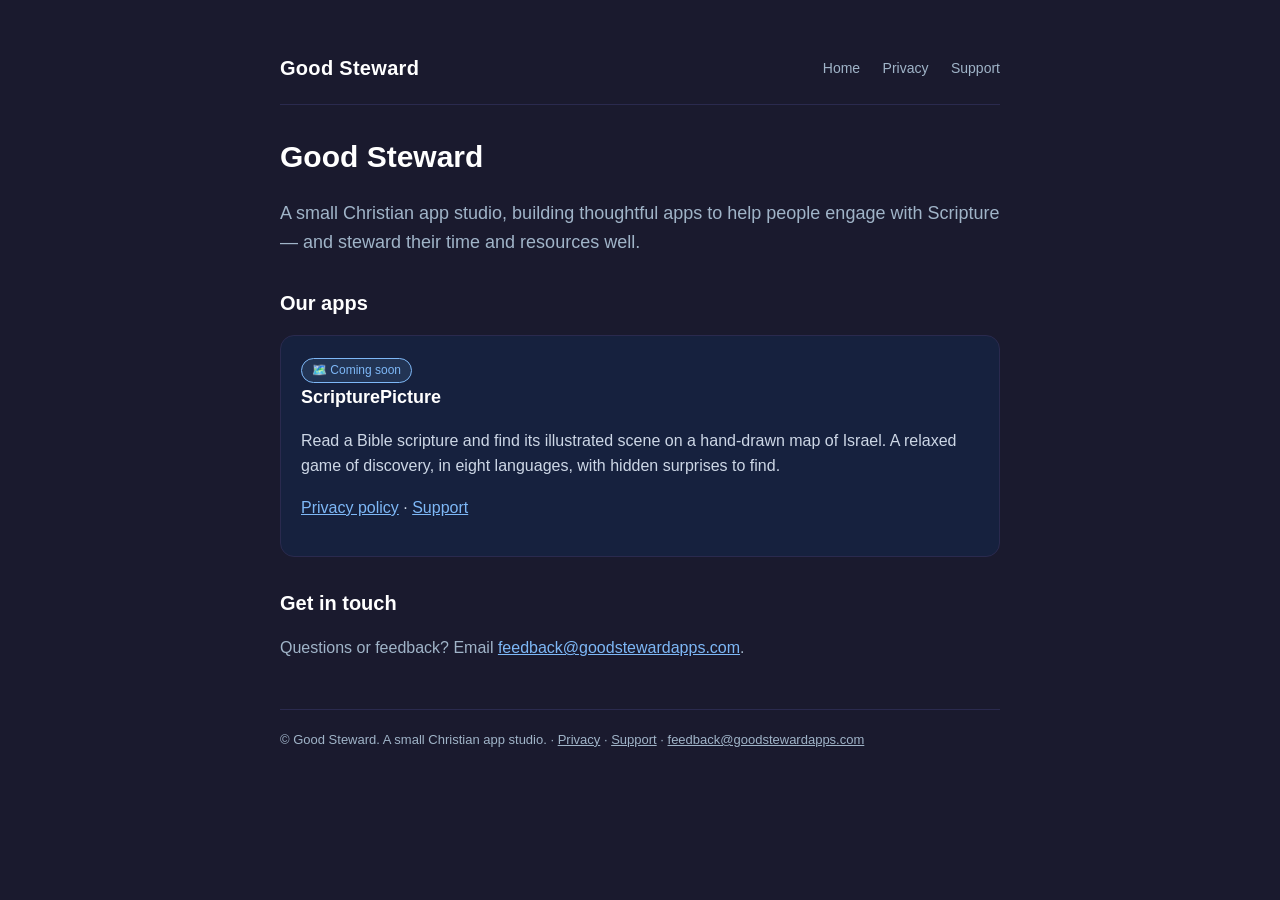
==== public/index.html @ 8202faef "Serve as Cloudflare static-assets Worker - Move site into public/ and add wrangler.jsonc (assets dir" ====
<!DOCTYPE html>
<html lang="en">
<head>
<meta charset="utf-8">
<meta name="viewport" content="width=device-width, initial-scale=1">
<title>Good Steward — Christian app studio</title>
<meta name="description" content="Good Steward — a small Christian app studio.">
<style>
  :root { --bg:#1a1a2e; --card:#16213e; --accent:#7eb8f7; --muted:#a0b4c8; --border:#2a2a4e; }
  * { box-sizing:border-box; }
  body { margin:0; background:var(--bg); color:#e6ecf5; font-family:-apple-system,BlinkMacSystemFont,"Segoe UI",Roboto,Helvetica,Arial,sans-serif; line-height:1.6; }
  a { color:var(--accent); }
  .wrap { max-width:760px; margin:0 auto; padding:32px 20px 64px; }
  header.site { display:flex; align-items:center; justify-content:space-between; gap:16px; padding:20px 0; border-bottom:1px solid var(--border); margin-bottom:8px; }
  header.site .brand { font-size:20px; font-weight:800; color:#fff; text-decoration:none; letter-spacing:.3px; }
  header.site nav a { margin-left:18px; font-size:14px; color:var(--muted); text-decoration:none; }
  header.site nav a:hover { color:var(--accent); }
  h1 { color:#fff; font-size:30px; margin:28px 0 8px; }
  h2 { color:#fff; font-size:20px; margin:30px 0 8px; }
  p, li { color:#cdd7e6; }
  .muted { color:var(--muted); }
  .lede { font-size:18px; color:var(--muted); }
  .card { background:var(--card); border:1px solid var(--border); border-radius:14px; padding:20px; margin:16px 0; }
  .card h3 { margin:0 0 4px; color:#fff; font-size:18px; }
  .pill { display:inline-block; font-size:12px; color:var(--accent); background:rgba(126,184,247,.12); border:1px solid var(--accent); border-radius:999px; padding:2px 10px; }
  footer { margin-top:48px; padding-top:20px; border-top:1px solid var(--border); font-size:13px; color:var(--muted); }
  footer a { color:var(--muted); }
</style>
</head>
<body>
<div class="wrap">
  <header class="site">
    <a class="brand" href="./">Good Steward</a>
    <nav>
      <a href="./">Home</a>
      <a href="scripturepicture/privacy.html">Privacy</a>
      <a href="scripturepicture/support.html">Support</a>
    </nav>
  </header>
  
  <h1>Good Steward</h1>
  <p class="lede">A small Christian app studio, building thoughtful apps to help people
  engage with Scripture — and steward their time and resources well.</p>

  <h2>Our apps</h2>
  <div class="card">
    <span class="pill">🗺️ Coming soon</span>
    <h3>ScripturePicture</h3>
    <p>Read a Bible scripture and find its illustrated scene on a hand-drawn map of Israel.
    A relaxed game of discovery, in eight languages, with hidden surprises to find.</p>
    <p><a href="scripturepicture/privacy.html">Privacy policy</a> ·
       <a href="scripturepicture/support.html">Support</a></p>
  </div>

  <h2>Get in touch</h2>
  <p class="muted">Questions or feedback? Email
  <a href="mailto:feedback@goodstewardapps.com">feedback@goodstewardapps.com</a>.</p>

  <footer>
    © Good Steward. A small Christian app studio. ·
    <a href="scripturepicture/privacy.html">Privacy</a> ·
    <a href="scripturepicture/support.html">Support</a> ·
    <a href="mailto:feedback@goodstewardapps.com">feedback@goodstewardapps.com</a>
  </footer>
</div>
</body>
</html>
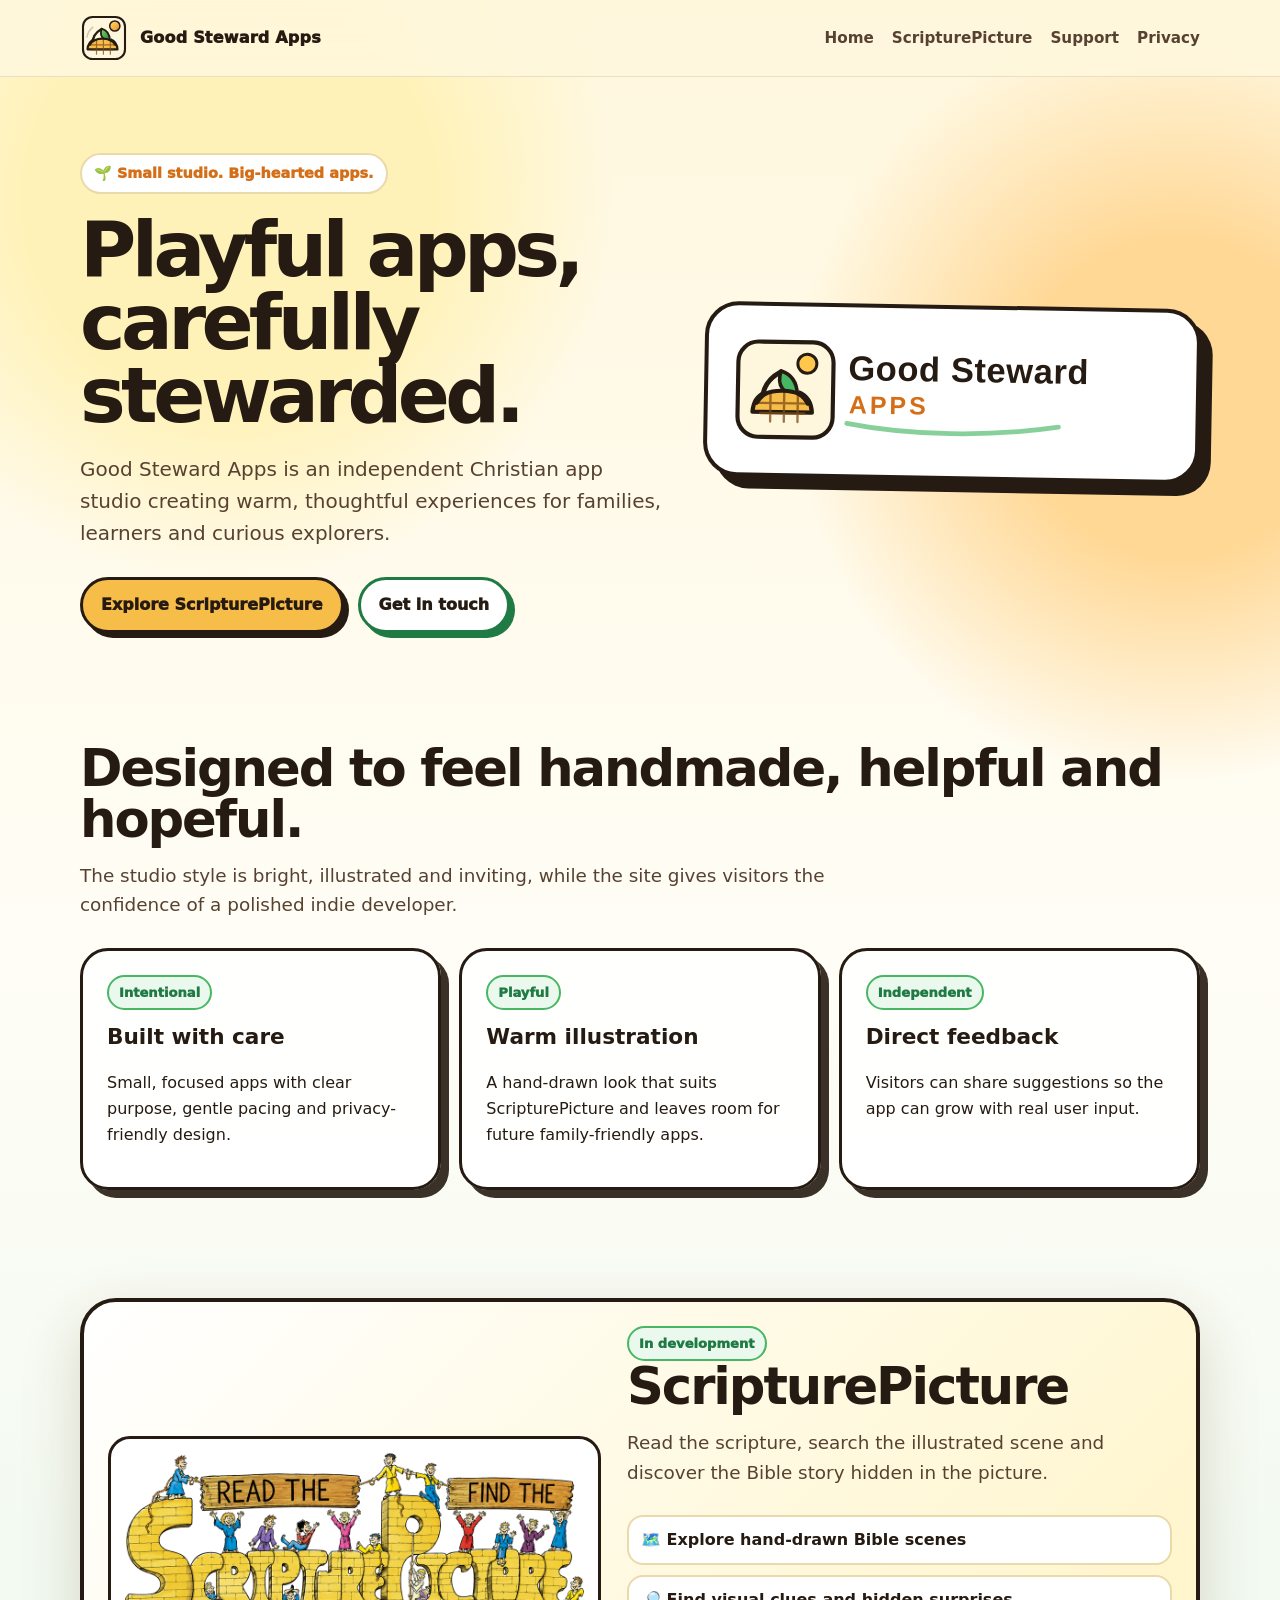
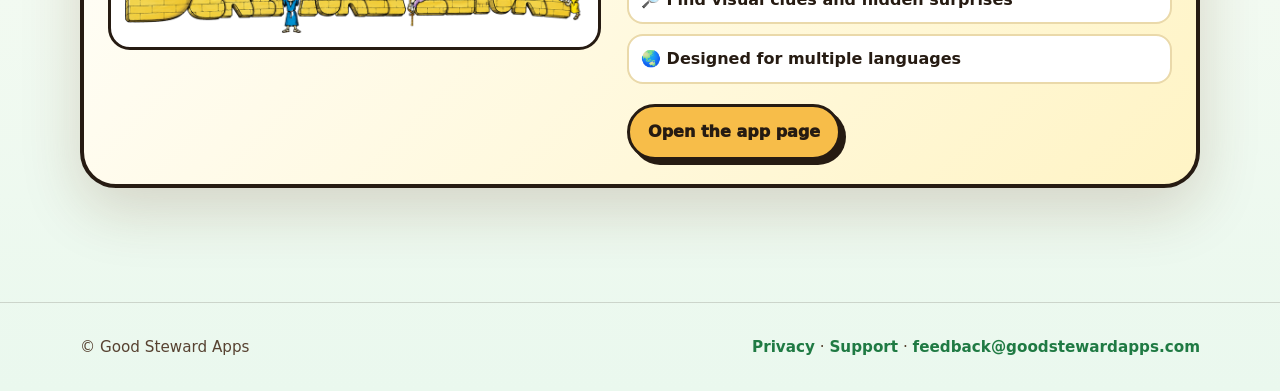
==== commit 13a7e661: "Add files via upload" ====
--- a/public/index.html
+++ b/public/index.html
@@ -3,65 +3,60 @@
 <head>
 <meta charset="utf-8">
 <meta name="viewport" content="width=device-width, initial-scale=1">
-<title>Good Steward — Christian app studio</title>
-<meta name="description" content="Good Steward — a small Christian app studio.">
-<style>
-  :root { --bg:#1a1a2e; --card:#16213e; --accent:#7eb8f7; --muted:#a0b4c8; --border:#2a2a4e; }
-  * { box-sizing:border-box; }
-  body { margin:0; background:var(--bg); color:#e6ecf5; font-family:-apple-system,BlinkMacSystemFont,"Segoe UI",Roboto,Helvetica,Arial,sans-serif; line-height:1.6; }
-  a { color:var(--accent); }
-  .wrap { max-width:760px; margin:0 auto; padding:32px 20px 64px; }
-  header.site { display:flex; align-items:center; justify-content:space-between; gap:16px; padding:20px 0; border-bottom:1px solid var(--border); margin-bottom:8px; }
-  header.site .brand { font-size:20px; font-weight:800; color:#fff; text-decoration:none; letter-spacing:.3px; }
-  header.site nav a { margin-left:18px; font-size:14px; color:var(--muted); text-decoration:none; }
-  header.site nav a:hover { color:var(--accent); }
-  h1 { color:#fff; font-size:30px; margin:28px 0 8px; }
-  h2 { color:#fff; font-size:20px; margin:30px 0 8px; }
-  p, li { color:#cdd7e6; }
-  .muted { color:var(--muted); }
-  .lede { font-size:18px; color:var(--muted); }
-  .card { background:var(--card); border:1px solid var(--border); border-radius:14px; padding:20px; margin:16px 0; }
-  .card h3 { margin:0 0 4px; color:#fff; font-size:18px; }
-  .pill { display:inline-block; font-size:12px; color:var(--accent); background:rgba(126,184,247,.12); border:1px solid var(--accent); border-radius:999px; padding:2px 10px; }
-  footer { margin-top:48px; padding-top:20px; border-top:1px solid var(--border); font-size:13px; color:var(--muted); }
-  footer a { color:var(--muted); }
-</style>
+<title>Good Steward Apps — playful indie apps with purpose</title>
+<meta name="description" content="Good Steward Apps is an indie app studio building playful, thoughtful apps including ScripturePicture.">
+<link rel="icon" href="assets/good-steward-mark.svg" type="image/svg+xml">
+<link rel="stylesheet" href="assets/site.css">
 </head>
 <body>
-<div class="wrap">
-  <header class="site">
-    <a class="brand" href="./">Good Steward</a>
-    <nav>
-      <a href="./">Home</a>
-      <a href="scripturepicture/privacy.html">Privacy</a>
-      <a href="scripturepicture/support.html">Support</a>
+<header class="site-header">
+  <div class="wrap nav">
+    <a class="brand" href="/" aria-label="Good Steward Apps home"><img src="assets/good-steward-mark.svg" alt=""><span>Good Steward Apps</span></a>
+    <nav class="links" aria-label="Main navigation">
+      <a href="/">Home</a><a href="/scripturepicture/">ScripturePicture</a><a href="/scripturepicture/support.html">Support</a><a href="/scripturepicture/privacy.html">Privacy</a>
     </nav>
-  </header>
-  
-  <h1>Good Steward</h1>
-  <p class="lede">A small Christian app studio, building thoughtful apps to help people
-  engage with Scripture — and steward their time and resources well.</p>
-
-  <h2>Our apps</h2>
-  <div class="card">
-    <span class="pill">🗺️ Coming soon</span>
-    <h3>ScripturePicture</h3>
-    <p>Read a Bible scripture and find its illustrated scene on a hand-drawn map of Israel.
-    A relaxed game of discovery, in eight languages, with hidden surprises to find.</p>
-    <p><a href="scripturepicture/privacy.html">Privacy policy</a> ·
-       <a href="scripturepicture/support.html">Support</a></p>
   </div>
-
-  <h2>Get in touch</h2>
-  <p class="muted">Questions or feedback? Email
-  <a href="mailto:feedback@goodstewardapps.com">feedback@goodstewardapps.com</a>.</p>
-
-  <footer>
-    © Good Steward. A small Christian app studio. ·
-    <a href="scripturepicture/privacy.html">Privacy</a> ·
-    <a href="scripturepicture/support.html">Support</a> ·
-    <a href="mailto:feedback@goodstewardapps.com">feedback@goodstewardapps.com</a>
-  </footer>
-</div>
+</header>
+<main>
+  <section class="hero">
+    <div class="wrap hero-grid">
+      <div>
+        <span class="eyebrow">🌱 Small studio. Big-hearted apps.</span>
+        <h1>Playful apps, carefully stewarded.</h1>
+        <p>Good Steward Apps is an independent Christian app studio creating warm, thoughtful experiences for families, learners and curious explorers.</p>
+        <div class="cta-row"><a class="button" href="/scripturepicture/">Explore ScripturePicture</a><a class="btn secondary" href="mailto:feedback@goodstewardapps.com">Get in touch</a></div>
+      </div>
+      <div class="hero-card" aria-label="Good Steward Apps logo preview"><img src="assets/good-steward-logo.svg" alt="Good Steward Apps logo"></div>
+    </div>
+  </section>
+  <section class="section">
+    <div class="wrap">
+      <h2>Designed to feel handmade, helpful and hopeful.</h2>
+      <p class="section-lede">The studio style is bright, illustrated and inviting, while the site gives visitors the confidence of a polished indie developer.</p>
+      <div class="cards">
+        <article class="card"><span class="pill">Intentional</span><h3>Built with care</h3><p>Small, focused apps with clear purpose, gentle pacing and privacy-friendly design.</p></article>
+        <article class="card"><span class="pill">Playful</span><h3>Warm illustration</h3><p>A hand-drawn look that suits ScripturePicture and leaves room for future family-friendly apps.</p></article>
+        <article class="card"><span class="pill">Independent</span><h3>Direct feedback</h3><p>Visitors can share suggestions so the app can grow with real user input.</p></article>
+      </div>
+    </div>
+  </section>
+  <section class="section" id="apps">
+    <div class="wrap app-feature">
+      <div class="app-logo"><img src="assets/scripturepicture-logo.png" alt="ScripturePicture logo"></div>
+      <div>
+        <span class="pill">In development</span>
+        <h2>ScripturePicture</h2>
+        <p class="section-lede">Read the scripture, search the illustrated scene and discover the Bible story hidden in the picture.</p>
+        <ul class="feature-list">
+          <li>🗺️ Explore hand-drawn Bible scenes</li>
+          <li>🔎 Find visual clues and hidden surprises</li>
+          <li>🌏 Designed for multiple languages</li>
+        </ul>
+        <a class="button" href="/scripturepicture/">Open the app page</a>
+      </div>
+    </div>
+  </section>
+</main>
+<footer class="footer"><div class="wrap footer-inner"><span>© Good Steward Apps</span><span><a href="/scripturepicture/privacy.html">Privacy</a> · <a href="/scripturepicture/support.html">Support</a> · <a href="mailto:feedback@goodstewardapps.com">feedback@goodstewardapps.com</a></span></div></footer>
 </body>
 </html>
--- a/public/assets/site.css
+++ b/public/assets/site.css
@@ -0,0 +1,5 @@
+:root{
+  --ink:#261b12;--ink-soft:#574231;--cream:#fff7dd;--paper:#fffdf6;--gold:#f7bd49;--gold-2:#ffe27a;--orange:#d46f18;--green:#48b764;--green-deep:#1f7a43;--blue:#2d8ccf;--sky:#e6f6ff;--line:#ead9aa;--shadow:0 22px 60px rgba(92,50,13,.18);--radius:28px;
+}
+*{box-sizing:border-box}html{scroll-behavior:smooth}body{margin:0;color:var(--ink);font-family:Inter,ui-sans-serif,system-ui,-apple-system,"Segoe UI",Roboto,Helvetica,Arial,sans-serif;line-height:1.6;background:radial-gradient(circle at 18% 10%,#fff2b9 0 13rem,transparent 24rem),radial-gradient(circle at 92% 20%,#ffd896 0 10rem,transparent 24rem),linear-gradient(180deg,#fff7dd 0%,#fffdf6 48%,#eaf8ee 100%)}
+a{color:var(--green-deep);font-weight:750;text-decoration:none}a:hover{text-decoration:underline}img{max-width:100%;height:auto}.wrap{width:min(1120px,calc(100% - 40px));margin-inline:auto}.site-header{position:sticky;top:0;z-index:5;backdrop-filter:blur(18px);background:rgba(255,247,221,.86);border-bottom:1px solid rgba(38,27,18,.1)}.nav{display:flex;align-items:center;justify-content:space-between;gap:22px;padding:14px 0}.brand{display:flex;align-items:center;gap:12px;color:var(--ink);font-weight:950;letter-spacing:.2px}.brand img{width:48px;height:48px}.links{display:flex;align-items:center;gap:18px;flex-wrap:wrap}.links a{color:var(--ink-soft);font-weight:800;font-size:.95rem}.button,.btn{display:inline-flex;align-items:center;justify-content:center;gap:8px;padding:12px 18px;border-radius:999px;border:3px solid var(--ink);background:var(--gold);color:var(--ink);font-weight:950;box-shadow:5px 5px 0 var(--ink);transition:.15s transform,.15s box-shadow;text-decoration:none}.button:hover,.btn:hover{transform:translate(2px,2px);box-shadow:3px 3px 0 var(--ink);text-decoration:none}.btn.secondary{background:#fff;border-color:var(--green-deep);box-shadow:5px 5px 0 var(--green-deep)}.hero{padding:76px 0 56px}.hero-grid{display:grid;grid-template-columns:1.08fr .92fr;gap:42px;align-items:center}.eyebrow{display:inline-flex;align-items:center;gap:8px;padding:7px 12px;border-radius:999px;background:#fff;border:2px solid var(--line);color:var(--orange);font-weight:950;font-size:.9rem}.hero h1{font-size:clamp(2.75rem,6vw,5.9rem);line-height:.95;margin:20px 0 18px;letter-spacing:-.06em}.hero p{font-size:1.25rem;color:var(--ink-soft);max-width:58ch}.hero-card{background:#fff;border:4px solid var(--ink);border-radius:34px;box-shadow:12px 12px 0 var(--ink);padding:18px;transform:rotate(1deg)}.hero-card img{border-radius:22px;display:block}.cta-row{display:flex;gap:14px;flex-wrap:wrap;margin-top:28px}.section{padding:54px 0}.section h2{font-size:clamp(2rem,4vw,3.3rem);line-height:1;margin:0 0 16px;letter-spacing:-.04em}.section-lede{font-size:1.15rem;color:var(--ink-soft);max-width:70ch;margin:0 0 28px}.cards{display:grid;grid-template-columns:repeat(3,1fr);gap:18px}.card{background:rgba(255,255,255,.88);border:3px solid var(--ink);border-radius:var(--radius);padding:24px;box-shadow:8px 8px 0 rgba(38,27,18,.9)}.card h3{font-size:1.35rem;margin:10px 0 6px}.pill{display:inline-flex;padding:5px 10px;border-radius:999px;background:#eaf8ee;color:var(--green-deep);border:2px solid var(--green);font-weight:950;font-size:.82rem}.app-feature{display:grid;grid-template-columns:.95fr 1.05fr;gap:26px;align-items:center;background:linear-gradient(135deg,#fff,#fff4c5);border:4px solid var(--ink);border-radius:36px;padding:24px;box-shadow:var(--shadow)}.app-feature .app-logo{background:#fff;border:3px solid var(--ink);border-radius:22px;padding:14px}.app-logo img{display:block}.feature-list{display:grid;gap:10px;margin:20px 0;padding:0;list-style:none}.feature-list li{background:#fff;border:2px solid var(--line);border-radius:16px;padding:10px 12px;font-weight:750}.split{display:grid;grid-template-columns:1fr 1fr;gap:22px}.form-card{background:#fff;border:4px solid var(--ink);border-radius:34px;padding:26px;box-shadow:10px 10px 0 var(--ink)}label{display:block;font-weight:900;margin:14px 0 6px}input,textarea,select{width:100%;font:inherit;border:2px solid #d7c28d;border-radius:14px;padding:12px 14px;background:#fffdf6;color:var(--ink)}textarea{min-height:150px;resize:vertical}.stars{display:flex;gap:8px;flex-wrap:wrap}.stars label{margin:0}.stars input{position:absolute;opacity:0}.stars span{display:inline-flex;align-items:center;justify-content:center;width:46px;height:42px;border:2px solid #d7c28d;border-radius:14px;background:#fffdf6;font-size:1.25rem;cursor:pointer}.stars input:checked+span,.stars label:hover span{background:var(--gold-2);border-color:var(--ink)}.status{margin-top:12px;font-weight:850}.footer{margin-top:60px;padding:32px 0;border-top:1px solid rgba(38,27,18,.16);color:var(--ink-soft);font-size:.95rem}.footer-inner{display:flex;justify-content:space-between;gap:18px;flex-wrap:wrap}.tiny-logo{height:44px;width:auto}.page-hero{padding:48px 0 22px}.page-hero h1{font-size:clamp(2.5rem,5vw,4.6rem);line-height:1;margin:18px 0}.prose{background:rgba(255,255,255,.82);border:2px solid var(--line);border-radius:28px;padding:24px}.prose h2{font-size:1.55rem;margin-top:1.6em}.prose p,.prose li{color:var(--ink-soft)}@media(max-width:820px){.hero-grid,.app-feature,.split{grid-template-columns:1fr}.cards{grid-template-columns:1fr}.links{gap:10px}.links a{font-size:.86rem}.hero{padding-top:44px}.hero-card{transform:none}.brand span{display:none}}
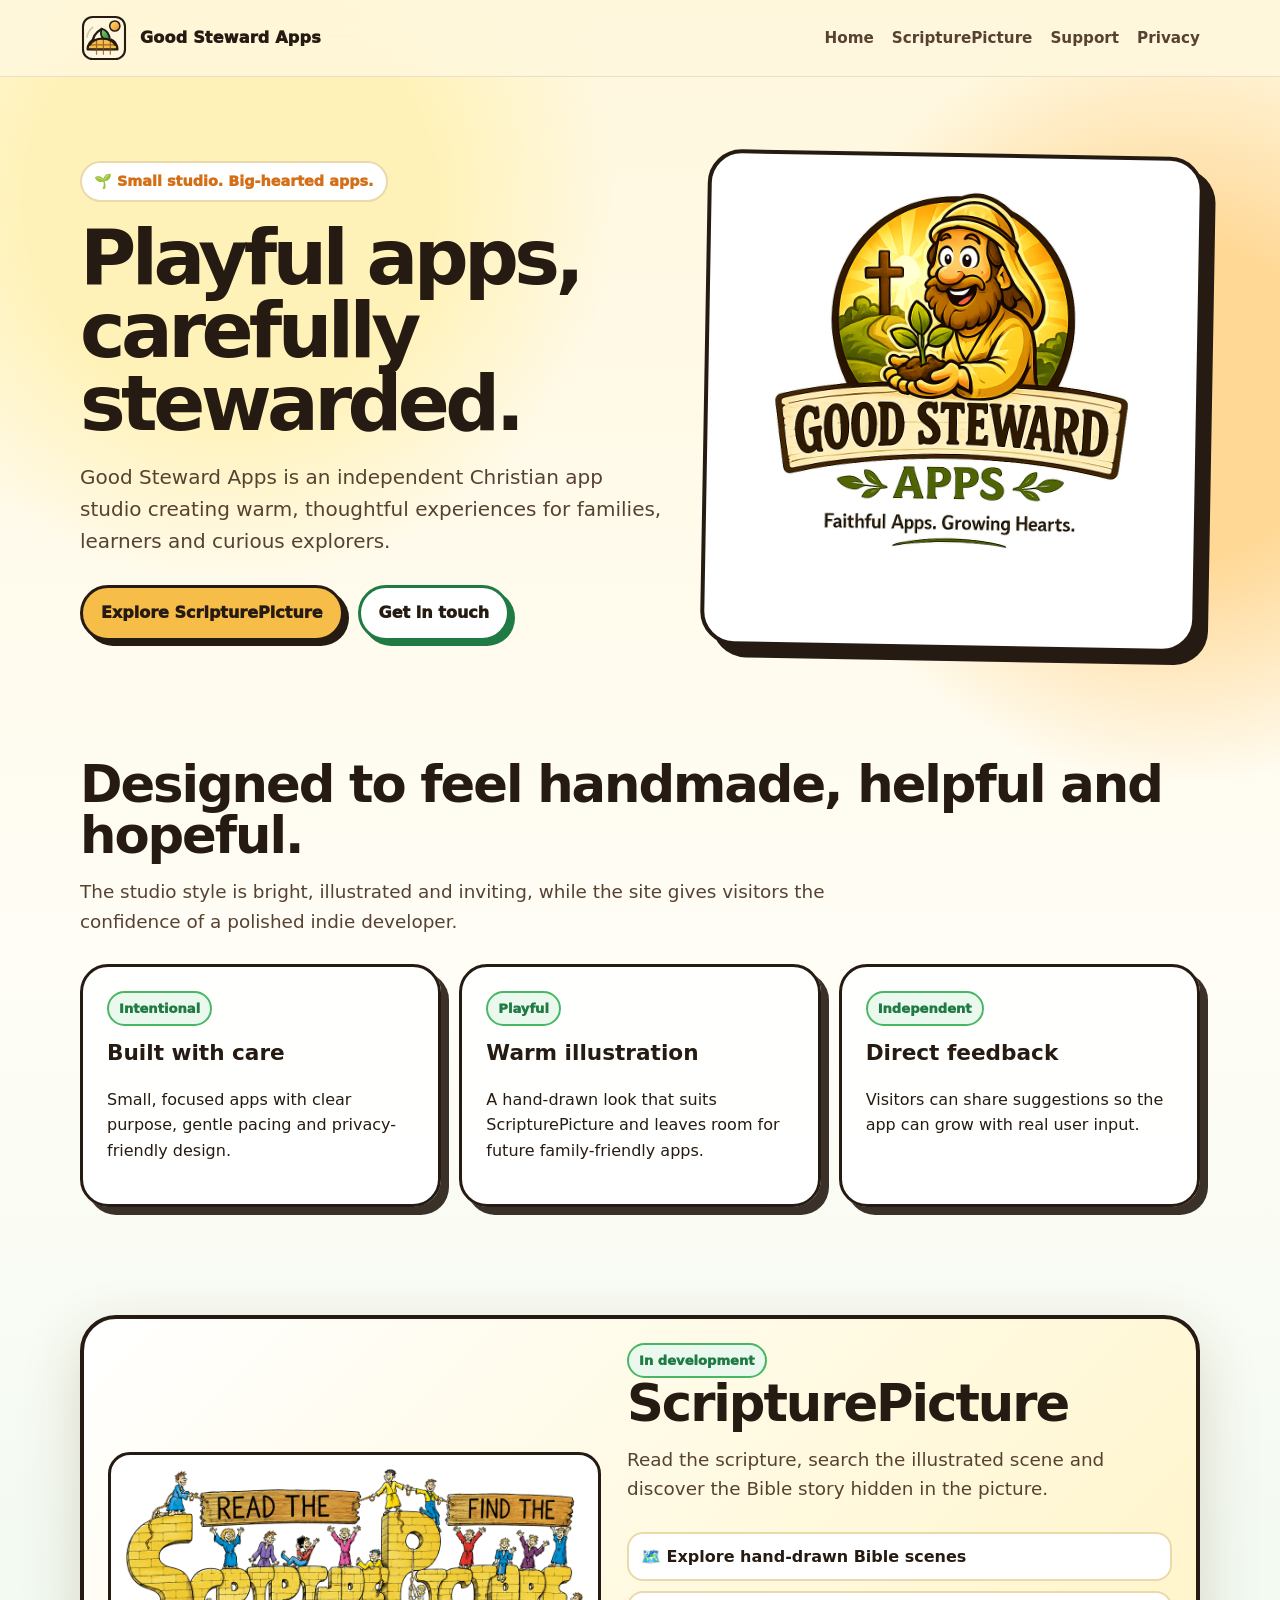
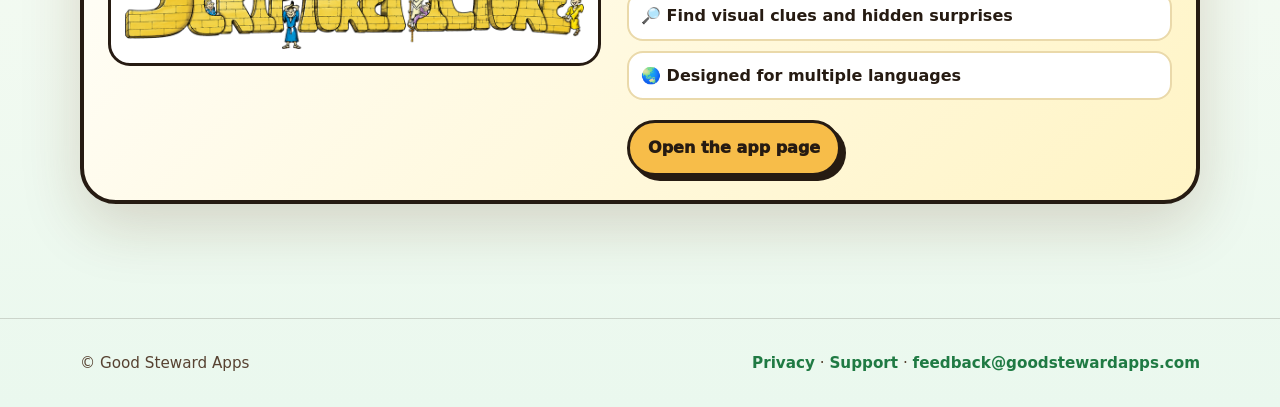
==== commit 3c1d928c: "Update index.html" ====
--- a/public/index.html
+++ b/public/index.html
@@ -5,7 +5,7 @@
 <meta name="viewport" content="width=device-width, initial-scale=1">
 <title>Good Steward Apps — playful indie apps with purpose</title>
 <meta name="description" content="Good Steward Apps is an indie app studio building playful, thoughtful apps including ScripturePicture.">
-<link rel="icon" href="assets/good-steward-mark.svg" type="image/svg+xml">
+<link rel="icon" href="assets/GoodStewardAppsIcon.png" type="image/svg+xml">
 <link rel="stylesheet" href="assets/site.css">
 </head>
 <body>
@@ -26,7 +26,7 @@
         <p>Good Steward Apps is an independent Christian app studio creating warm, thoughtful experiences for families, learners and curious explorers.</p>
         <div class="cta-row"><a class="button" href="/scripturepicture/">Explore ScripturePicture</a><a class="btn secondary" href="mailto:feedback@goodstewardapps.com">Get in touch</a></div>
       </div>
-      <div class="hero-card" aria-label="Good Steward Apps logo preview"><img src="assets/good-steward-logo.svg" alt="Good Steward Apps logo"></div>
+      <div class="hero-card" aria-label="Good Steward Apps logo preview"><img src="assets/GoodStewardAppsLogo.png" alt="Good Steward Apps logo"></div>
     </div>
   </section>
   <section class="section">
--- a/public/assets/site.css
+++ b/public/assets/site.css
@@ -2,4 +2,4 @@
   --ink:#261b12;--ink-soft:#574231;--cream:#fff7dd;--paper:#fffdf6;--gold:#f7bd49;--gold-2:#ffe27a;--orange:#d46f18;--green:#48b764;--green-deep:#1f7a43;--blue:#2d8ccf;--sky:#e6f6ff;--line:#ead9aa;--shadow:0 22px 60px rgba(92,50,13,.18);--radius:28px;
 }
 *{box-sizing:border-box}html{scroll-behavior:smooth}body{margin:0;color:var(--ink);font-family:Inter,ui-sans-serif,system-ui,-apple-system,"Segoe UI",Roboto,Helvetica,Arial,sans-serif;line-height:1.6;background:radial-gradient(circle at 18% 10%,#fff2b9 0 13rem,transparent 24rem),radial-gradient(circle at 92% 20%,#ffd896 0 10rem,transparent 24rem),linear-gradient(180deg,#fff7dd 0%,#fffdf6 48%,#eaf8ee 100%)}
-a{color:var(--green-deep);font-weight:750;text-decoration:none}a:hover{text-decoration:underline}img{max-width:100%;height:auto}.wrap{width:min(1120px,calc(100% - 40px));margin-inline:auto}.site-header{position:sticky;top:0;z-index:5;backdrop-filter:blur(18px);background:rgba(255,247,221,.86);border-bottom:1px solid rgba(38,27,18,.1)}.nav{display:flex;align-items:center;justify-content:space-between;gap:22px;padding:14px 0}.brand{display:flex;align-items:center;gap:12px;color:var(--ink);font-weight:950;letter-spacing:.2px}.brand img{width:48px;height:48px}.links{display:flex;align-items:center;gap:18px;flex-wrap:wrap}.links a{color:var(--ink-soft);font-weight:800;font-size:.95rem}.button,.btn{display:inline-flex;align-items:center;justify-content:center;gap:8px;padding:12px 18px;border-radius:999px;border:3px solid var(--ink);background:var(--gold);color:var(--ink);font-weight:950;box-shadow:5px 5px 0 var(--ink);transition:.15s transform,.15s box-shadow;text-decoration:none}.button:hover,.btn:hover{transform:translate(2px,2px);box-shadow:3px 3px 0 var(--ink);text-decoration:none}.btn.secondary{background:#fff;border-color:var(--green-deep);box-shadow:5px 5px 0 var(--green-deep)}.hero{padding:76px 0 56px}.hero-grid{display:grid;grid-template-columns:1.08fr .92fr;gap:42px;align-items:center}.eyebrow{display:inline-flex;align-items:center;gap:8px;padding:7px 12px;border-radius:999px;background:#fff;border:2px solid var(--line);color:var(--orange);font-weight:950;font-size:.9rem}.hero h1{font-size:clamp(2.75rem,6vw,5.9rem);line-height:.95;margin:20px 0 18px;letter-spacing:-.06em}.hero p{font-size:1.25rem;color:var(--ink-soft);max-width:58ch}.hero-card{background:#fff;border:4px solid var(--ink);border-radius:34px;box-shadow:12px 12px 0 var(--ink);padding:18px;transform:rotate(1deg)}.hero-card img{border-radius:22px;display:block}.cta-row{display:flex;gap:14px;flex-wrap:wrap;margin-top:28px}.section{padding:54px 0}.section h2{font-size:clamp(2rem,4vw,3.3rem);line-height:1;margin:0 0 16px;letter-spacing:-.04em}.section-lede{font-size:1.15rem;color:var(--ink-soft);max-width:70ch;margin:0 0 28px}.cards{display:grid;grid-template-columns:repeat(3,1fr);gap:18px}.card{background:rgba(255,255,255,.88);border:3px solid var(--ink);border-radius:var(--radius);padding:24px;box-shadow:8px 8px 0 rgba(38,27,18,.9)}.card h3{font-size:1.35rem;margin:10px 0 6px}.pill{display:inline-flex;padding:5px 10px;border-radius:999px;background:#eaf8ee;color:var(--green-deep);border:2px solid var(--green);font-weight:950;font-size:.82rem}.app-feature{display:grid;grid-template-columns:.95fr 1.05fr;gap:26px;align-items:center;background:linear-gradient(135deg,#fff,#fff4c5);border:4px solid var(--ink);border-radius:36px;padding:24px;box-shadow:var(--shadow)}.app-feature .app-logo{background:#fff;border:3px solid var(--ink);border-radius:22px;padding:14px}.app-logo img{display:block}.feature-list{display:grid;gap:10px;margin:20px 0;padding:0;list-style:none}.feature-list li{background:#fff;border:2px solid var(--line);border-radius:16px;padding:10px 12px;font-weight:750}.split{display:grid;grid-template-columns:1fr 1fr;gap:22px}.form-card{background:#fff;border:4px solid var(--ink);border-radius:34px;padding:26px;box-shadow:10px 10px 0 var(--ink)}label{display:block;font-weight:900;margin:14px 0 6px}input,textarea,select{width:100%;font:inherit;border:2px solid #d7c28d;border-radius:14px;padding:12px 14px;background:#fffdf6;color:var(--ink)}textarea{min-height:150px;resize:vertical}.stars{display:flex;gap:8px;flex-wrap:wrap}.stars label{margin:0}.stars input{position:absolute;opacity:0}.stars span{display:inline-flex;align-items:center;justify-content:center;width:46px;height:42px;border:2px solid #d7c28d;border-radius:14px;background:#fffdf6;font-size:1.25rem;cursor:pointer}.stars input:checked+span,.stars label:hover span{background:var(--gold-2);border-color:var(--ink)}.status{margin-top:12px;font-weight:850}.footer{margin-top:60px;padding:32px 0;border-top:1px solid rgba(38,27,18,.16);color:var(--ink-soft);font-size:.95rem}.footer-inner{display:flex;justify-content:space-between;gap:18px;flex-wrap:wrap}.tiny-logo{height:44px;width:auto}.page-hero{padding:48px 0 22px}.page-hero h1{font-size:clamp(2.5rem,5vw,4.6rem);line-height:1;margin:18px 0}.prose{background:rgba(255,255,255,.82);border:2px solid var(--line);border-radius:28px;padding:24px}.prose h2{font-size:1.55rem;margin-top:1.6em}.prose p,.prose li{color:var(--ink-soft)}@media(max-width:820px){.hero-grid,.app-feature,.split{grid-template-columns:1fr}.cards{grid-template-columns:1fr}.links{gap:10px}.links a{font-size:.86rem}.hero{padding-top:44px}.hero-card{transform:none}.brand span{display:none}}
+a{color:var(--green-deep);font-weight:750;text-decoration:none}a:hover{text-decoration:underline}img{max-width:100%;height:auto}.wrap{width:min(1120px,calc(100% - 40px));margin-inline:auto}.site-header{position:sticky;top:0;z-index:5;backdrop-filter:blur(18px);background:rgba(255,247,221,.86);border-bottom:1px solid rgba(38,27,18,.1)}.nav{display:flex;align-items:center;justify-content:space-between;gap:22px;padding:14px 0}.brand{display:flex;align-items:center;gap:12px;color:var(--ink);font-weight:950;letter-spacing:.2px}.brand img{width:48px;height:48px}.links{display:flex;align-items:center;gap:18px;flex-wrap:wrap}.links a{color:var(--ink-soft);font-weight:800;font-size:.95rem}.button,.btn{display:inline-flex;align-items:center;justify-content:center;gap:8px;padding:12px 18px;border-radius:999px;border:3px solid var(--ink);background:var(--gold);color:var(--ink);font-weight:950;box-shadow:5px 5px 0 var(--ink);transition:.15s transform,.15s box-shadow;text-decoration:none}.button:hover,.btn:hover{transform:translate(2px,2px);box-shadow:3px 3px 0 var(--ink);text-decoration:none}.btn.secondary{background:#fff;border-color:var(--green-deep);box-shadow:5px 5px 0 var(--green-deep)}.hero{padding:76px 0 56px}.hero-grid{display:grid;grid-template-columns:1.08fr .92fr;gap:42px;align-items:center}.eyebrow{display:inline-flex;align-items:center;gap:8px;padding:7px 12px;border-radius:999px;background:#fff;border:2px solid var(--line);color:var(--orange);font-weight:950;font-size:.9rem}.hero h1{font-size:clamp(2.75rem,6vw,5.9rem);line-height:.95;margin:20px 0 18px;letter-spacing:-.06em}.hero p{font-size:1.25rem;color:var(--ink-soft);max-width:58ch}.hero-card{background:#fff;border:4px solid var(--ink);border-radius:34px;box-shadow:12px 12px 0 var(--ink);padding:18px;transform:rotate(1deg)}.hero-card img{border-radius:22px;display:block}.cta-row{display:flex;gap:14px;flex-wrap:wrap;margin-top:28px}.section{padding:54px 0}.section h2{font-size:clamp(2rem,4vw,3.3rem);line-height:1;margin:0 0 16px;letter-spacing:-.04em}.section-lede{font-size:1.15rem;color:var(--ink-soft);max-width:70ch;margin:0 0 28px}.cards{display:grid;grid-template-columns:repeat(3,1fr);gap:18px}.card{background:rgba(255,255,255,.88);border:3px solid var(--ink);border-radius:var(--radius);padding:24px;box-shadow:8px 8px 0 rgba(38,27,18,.9)}.card h3{font-size:1.35rem;margin:10px 0 6px}.pill{display:inline-flex;padding:5px 10px;border-radius:999px;background:#eaf8ee;color:var(--green-deep);border:2px solid var(--green);font-weight:950;font-size:.82rem}.app-feature{display:grid;grid-template-columns:.95fr 1.05fr;gap:26px;align-items:center;background:linear-gradient(135deg,#fff,#fff4c5);border:4px solid var(--ink);border-radius:36px;padding:24px;box-shadow:var(--shadow)}.app-feature .app-logo{background:#fff;border:3px solid var(--ink);border-radius:22px;padding:14px}.app-logo img{display:block}.feature-list{display:grid;gap:10px;margin:20px 0;padding:0;list-style:none}.feature-list li{background:#fff;border:2px solid var(--line);border-radius:16px;padding:10px 12px;font-weight:750}.split{display:grid;grid-template-columns:1fr 1fr;gap:22px}.form-card{background:#fff;border:4px solid var(--ink);border-radius:34px;padding:26px;box-shadow:10px 10px 0 var(--ink)}label{display:block;font-weight:900;margin:14px 0 6px}input,textarea,select{width:100%;font:inherit;border:2px solid #d7c28d;border-radius:14px;padding:12px 14px;background:#fffdf6;color:var(--ink)}textarea{min-height:150px;resize:vertical}.stars{display:flex;gap:10px;flex-wrap:wrap}.stars label{margin:0}.stars input{position:absolute;opacity:0}.stars span{display:inline-flex;align-items:center;justify-content:center;width:calc(34px + (var(--stars,1) * 22px));min-width:56px;height:50px;line-height:1;border:2px solid #d7c28d;border-radius:14px;background:#fffdf6;font-size:1.45rem;letter-spacing:1px;white-space:nowrap;cursor:pointer;box-sizing:border-box;padding:0 12px}.stars input:checked+span,.stars label:hover span,.stars label:focus-within span{background:var(--gold-2);border-color:var(--ink);box-shadow:0 0 0 3px rgba(255,199,44,.22)}.status{margin-top:12px;font-weight:850}.footer{margin-top:60px;padding:32px 0;border-top:1px solid rgba(38,27,18,.16);color:var(--ink-soft);font-size:.95rem}.footer-inner{display:flex;justify-content:space-between;gap:18px;flex-wrap:wrap}.tiny-logo{height:44px;width:auto}.page-hero{padding:48px 0 22px}.page-hero h1{font-size:clamp(2.5rem,5vw,4.6rem);line-height:1;margin:18px 0}.prose{background:rgba(255,255,255,.82);border:2px solid var(--line);border-radius:28px;padding:24px}.prose h2{font-size:1.55rem;margin-top:1.6em}.prose p,.prose li{color:var(--ink-soft)}@media(max-width:820px){.hero-grid,.app-feature,.split{grid-template-columns:1fr}.cards{grid-template-columns:1fr}.links{gap:10px}.links a{font-size:.86rem}.hero{padding-top:44px}.hero-card{transform:none}.brand span{display:none}}
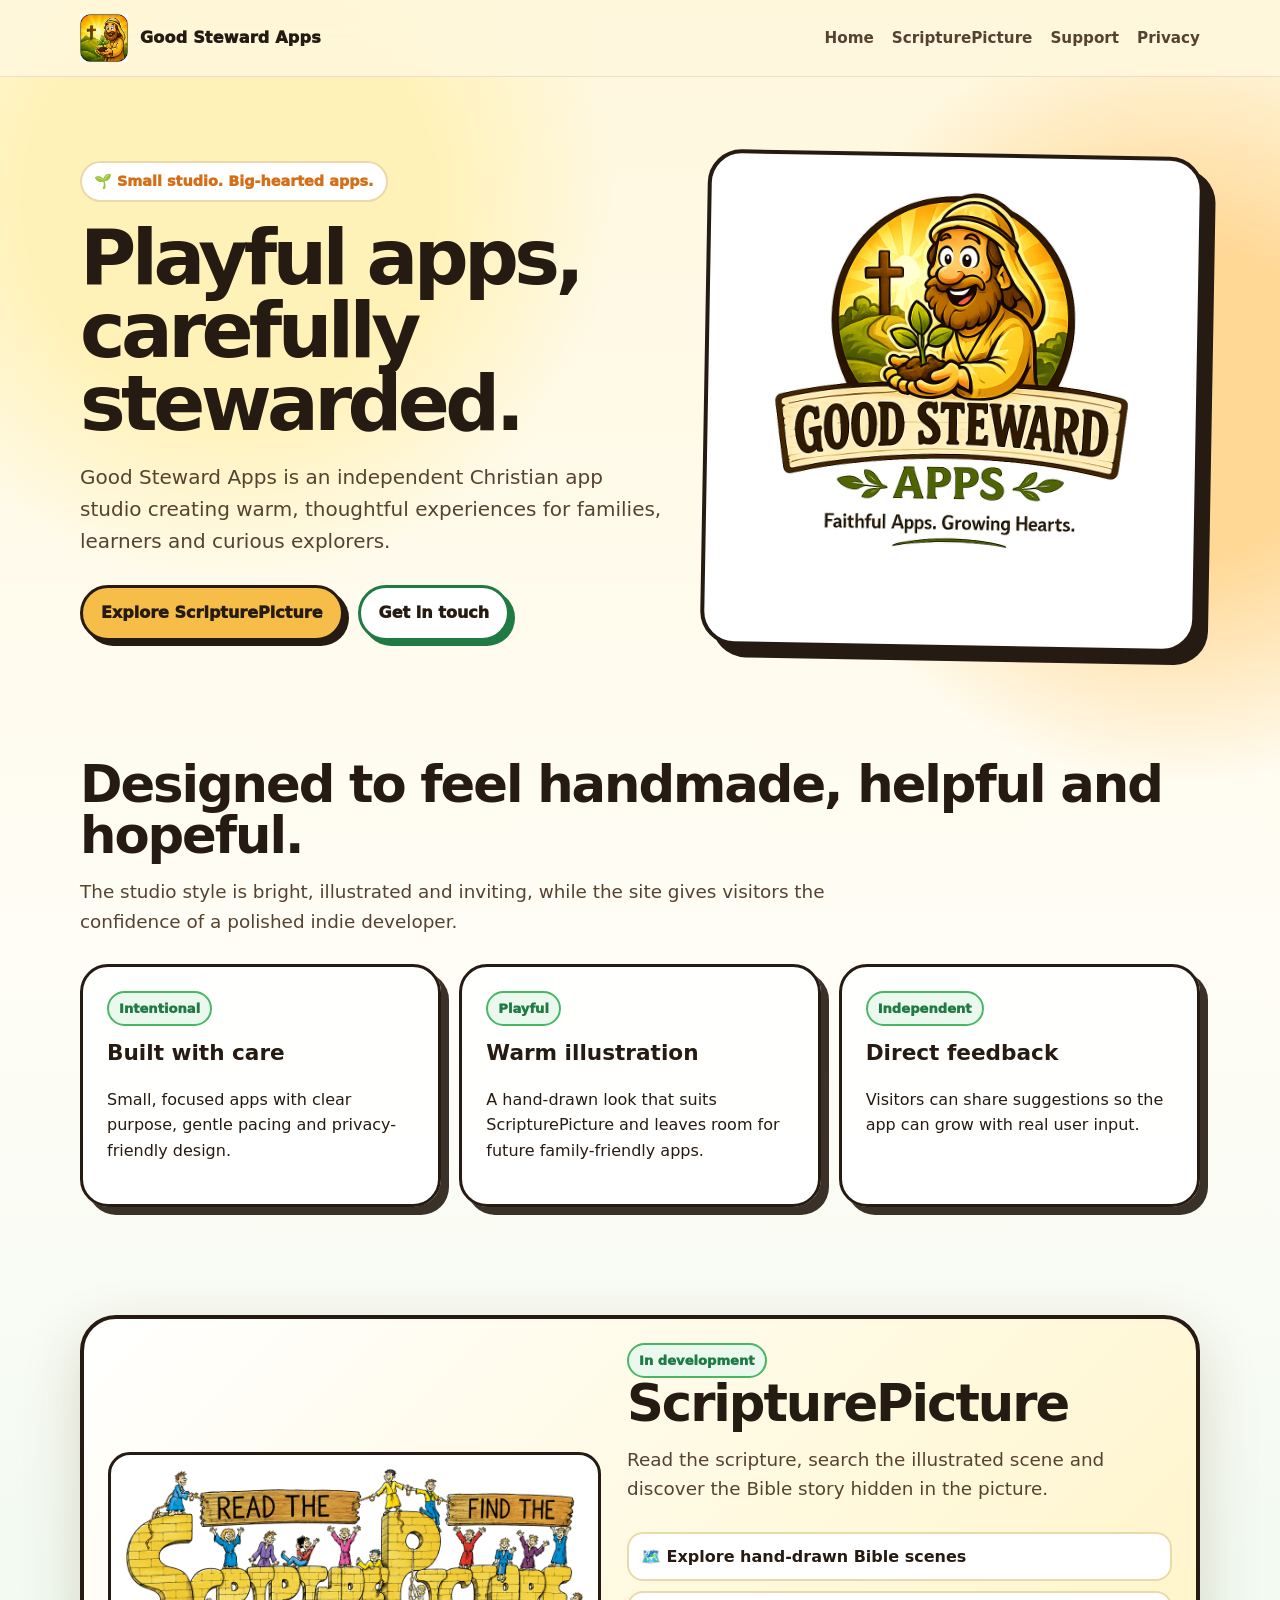
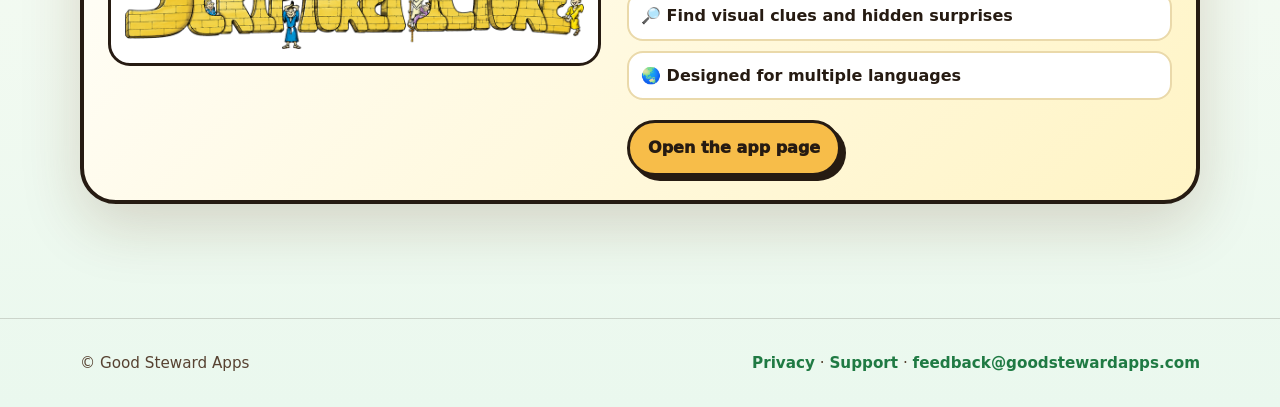
==== commit fe4e7ade: "Update index.html" ====
--- a/public/index.html
+++ b/public/index.html
@@ -11,7 +11,7 @@
 <body>
 <header class="site-header">
   <div class="wrap nav">
-    <a class="brand" href="/" aria-label="Good Steward Apps home"><img src="assets/good-steward-mark.svg" alt=""><span>Good Steward Apps</span></a>
+    <a class="brand" href="/" aria-label="Good Steward Apps home"><img src="assets/GoodStewardAppsIcon.png" alt=""><span>Good Steward Apps</span></a>
     <nav class="links" aria-label="Main navigation">
       <a href="/">Home</a><a href="/scripturepicture/">ScripturePicture</a><a href="/scripturepicture/support.html">Support</a><a href="/scripturepicture/privacy.html">Privacy</a>
     </nav>
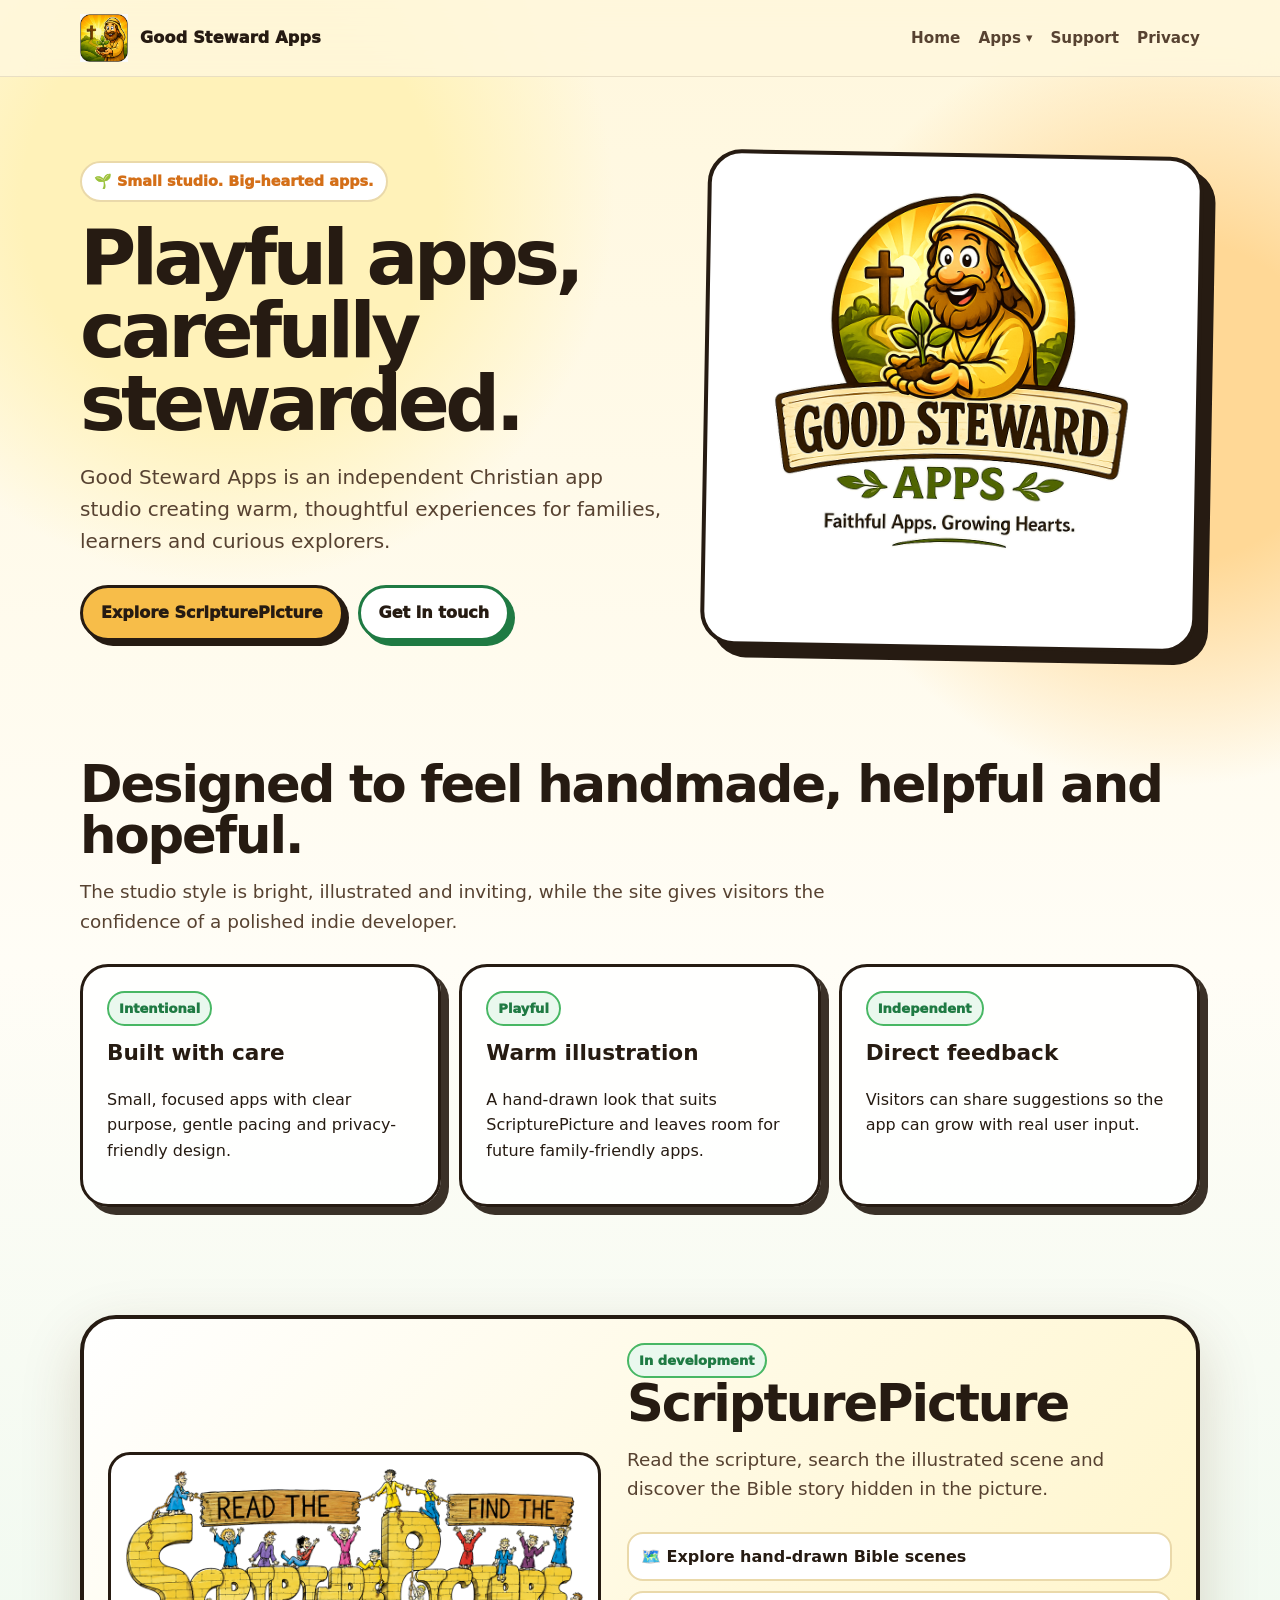
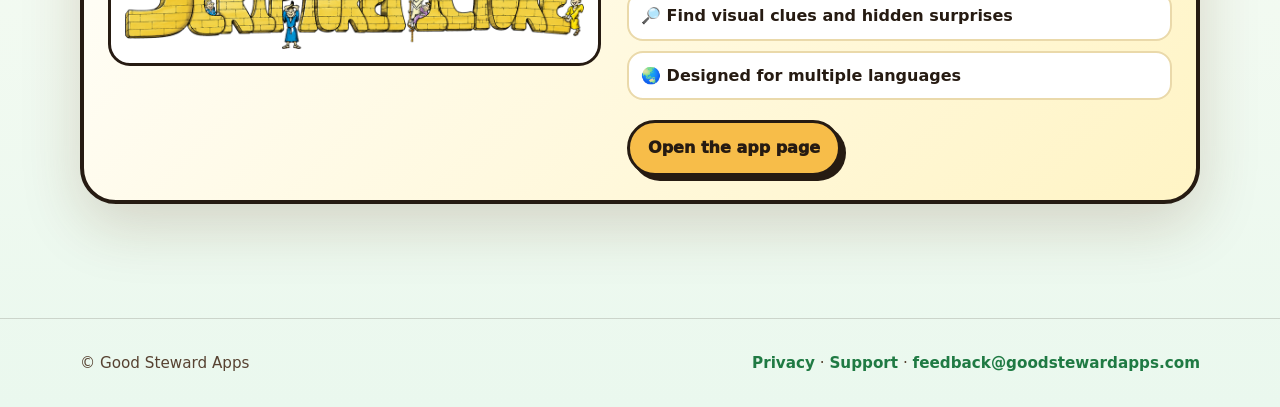
==== commit 5bc982b8: "Add files via upload" ====
--- a/public/index.html
+++ b/public/index.html
@@ -13,7 +13,7 @@
   <div class="wrap nav">
     <a class="brand" href="/" aria-label="Good Steward Apps home"><img src="assets/GoodStewardAppsIcon.png" alt=""><span>Good Steward Apps</span></a>
     <nav class="links" aria-label="Main navigation">
-      <a href="/">Home</a><a href="/scripturepicture/">ScripturePicture</a><a href="/scripturepicture/support.html">Support</a><a href="/scripturepicture/privacy.html">Privacy</a>
+      <a href="/">Home</a><details class="dropdown"><summary>Apps</summary><div class="menu"><a href="/scripturepicture/">ScripturePicture</a></div></details><a href="/scripturepicture/support.html">Support</a><a href="/scripturepicture/privacy.html">Privacy</a>
     </nav>
   </div>
 </header>
@@ -58,5 +58,6 @@
   </section>
 </main>
 <footer class="footer"><div class="wrap footer-inner"><span>© Good Steward Apps</span><span><a href="/scripturepicture/privacy.html">Privacy</a> · <a href="/scripturepicture/support.html">Support</a> · <a href="mailto:feedback@goodstewardapps.com">feedback@goodstewardapps.com</a></span></div></footer>
+<script src="/assets/nav.js"></script>
 </body>
 </html>
--- a/public/assets/site.css
+++ b/public/assets/site.css
@@ -2,4 +2,18 @@
   --ink:#261b12;--ink-soft:#574231;--cream:#fff7dd;--paper:#fffdf6;--gold:#f7bd49;--gold-2:#ffe27a;--orange:#d46f18;--green:#48b764;--green-deep:#1f7a43;--blue:#2d8ccf;--sky:#e6f6ff;--line:#ead9aa;--shadow:0 22px 60px rgba(92,50,13,.18);--radius:28px;
 }
 *{box-sizing:border-box}html{scroll-behavior:smooth}body{margin:0;color:var(--ink);font-family:Inter,ui-sans-serif,system-ui,-apple-system,"Segoe UI",Roboto,Helvetica,Arial,sans-serif;line-height:1.6;background:radial-gradient(circle at 18% 10%,#fff2b9 0 13rem,transparent 24rem),radial-gradient(circle at 92% 20%,#ffd896 0 10rem,transparent 24rem),linear-gradient(180deg,#fff7dd 0%,#fffdf6 48%,#eaf8ee 100%)}
-a{color:var(--green-deep);font-weight:750;text-decoration:none}a:hover{text-decoration:underline}img{max-width:100%;height:auto}.wrap{width:min(1120px,calc(100% - 40px));margin-inline:auto}.site-header{position:sticky;top:0;z-index:5;backdrop-filter:blur(18px);background:rgba(255,247,221,.86);border-bottom:1px solid rgba(38,27,18,.1)}.nav{display:flex;align-items:center;justify-content:space-between;gap:22px;padding:14px 0}.brand{display:flex;align-items:center;gap:12px;color:var(--ink);font-weight:950;letter-spacing:.2px}.brand img{width:48px;height:48px}.links{display:flex;align-items:center;gap:18px;flex-wrap:wrap}.links a{color:var(--ink-soft);font-weight:800;font-size:.95rem}.button,.btn{display:inline-flex;align-items:center;justify-content:center;gap:8px;padding:12px 18px;border-radius:999px;border:3px solid var(--ink);background:var(--gold);color:var(--ink);font-weight:950;box-shadow:5px 5px 0 var(--ink);transition:.15s transform,.15s box-shadow;text-decoration:none}.button:hover,.btn:hover{transform:translate(2px,2px);box-shadow:3px 3px 0 var(--ink);text-decoration:none}.btn.secondary{background:#fff;border-color:var(--green-deep);box-shadow:5px 5px 0 var(--green-deep)}.hero{padding:76px 0 56px}.hero-grid{display:grid;grid-template-columns:1.08fr .92fr;gap:42px;align-items:center}.eyebrow{display:inline-flex;align-items:center;gap:8px;padding:7px 12px;border-radius:999px;background:#fff;border:2px solid var(--line);color:var(--orange);font-weight:950;font-size:.9rem}.hero h1{font-size:clamp(2.75rem,6vw,5.9rem);line-height:.95;margin:20px 0 18px;letter-spacing:-.06em}.hero p{font-size:1.25rem;color:var(--ink-soft);max-width:58ch}.hero-card{background:#fff;border:4px solid var(--ink);border-radius:34px;box-shadow:12px 12px 0 var(--ink);padding:18px;transform:rotate(1deg)}.hero-card img{border-radius:22px;display:block}.cta-row{display:flex;gap:14px;flex-wrap:wrap;margin-top:28px}.section{padding:54px 0}.section h2{font-size:clamp(2rem,4vw,3.3rem);line-height:1;margin:0 0 16px;letter-spacing:-.04em}.section-lede{font-size:1.15rem;color:var(--ink-soft);max-width:70ch;margin:0 0 28px}.cards{display:grid;grid-template-columns:repeat(3,1fr);gap:18px}.card{background:rgba(255,255,255,.88);border:3px solid var(--ink);border-radius:var(--radius);padding:24px;box-shadow:8px 8px 0 rgba(38,27,18,.9)}.card h3{font-size:1.35rem;margin:10px 0 6px}.pill{display:inline-flex;padding:5px 10px;border-radius:999px;background:#eaf8ee;color:var(--green-deep);border:2px solid var(--green);font-weight:950;font-size:.82rem}.app-feature{display:grid;grid-template-columns:.95fr 1.05fr;gap:26px;align-items:center;background:linear-gradient(135deg,#fff,#fff4c5);border:4px solid var(--ink);border-radius:36px;padding:24px;box-shadow:var(--shadow)}.app-feature .app-logo{background:#fff;border:3px solid var(--ink);border-radius:22px;padding:14px}.app-logo img{display:block}.feature-list{display:grid;gap:10px;margin:20px 0;padding:0;list-style:none}.feature-list li{background:#fff;border:2px solid var(--line);border-radius:16px;padding:10px 12px;font-weight:750}.split{display:grid;grid-template-columns:1fr 1fr;gap:22px}.form-card{background:#fff;border:4px solid var(--ink);border-radius:34px;padding:26px;box-shadow:10px 10px 0 var(--ink)}label{display:block;font-weight:900;margin:14px 0 6px}input,textarea,select{width:100%;font:inherit;border:2px solid #d7c28d;border-radius:14px;padding:12px 14px;background:#fffdf6;color:var(--ink)}textarea{min-height:150px;resize:vertical}.stars{display:flex;gap:10px;flex-wrap:wrap}.stars label{margin:0}.stars input{position:absolute;opacity:0}.stars span{display:inline-flex;align-items:center;justify-content:center;width:calc(34px + (var(--stars,1) * 22px));min-width:56px;height:50px;line-height:1;border:2px solid #d7c28d;border-radius:14px;background:#fffdf6;font-size:1.45rem;letter-spacing:1px;white-space:nowrap;cursor:pointer;box-sizing:border-box;padding:0 12px}.stars input:checked+span,.stars label:hover span,.stars label:focus-within span{background:var(--gold-2);border-color:var(--ink);box-shadow:0 0 0 3px rgba(255,199,44,.22)}.status{margin-top:12px;font-weight:850}.footer{margin-top:60px;padding:32px 0;border-top:1px solid rgba(38,27,18,.16);color:var(--ink-soft);font-size:.95rem}.footer-inner{display:flex;justify-content:space-between;gap:18px;flex-wrap:wrap}.tiny-logo{height:44px;width:auto}.page-hero{padding:48px 0 22px}.page-hero h1{font-size:clamp(2.5rem,5vw,4.6rem);line-height:1;margin:18px 0}.prose{background:rgba(255,255,255,.82);border:2px solid var(--line);border-radius:28px;padding:24px}.prose h2{font-size:1.55rem;margin-top:1.6em}.prose p,.prose li{color:var(--ink-soft)}@media(max-width:820px){.hero-grid,.app-feature,.split{grid-template-columns:1fr}.cards{grid-template-columns:1fr}.links{gap:10px}.links a{font-size:.86rem}.hero{padding-top:44px}.hero-card{transform:none}.brand span{display:none}}
+a{color:var(--green-deep);font-weight:750;text-decoration:none}a:hover{text-decoration:underline}img{max-width:100%;height:auto}.wrap{width:min(1120px,calc(100% - 40px));margin-inline:auto}.site-header{position:sticky;top:0;z-index:5;backdrop-filter:blur(18px);background:rgba(255,247,221,.86);border-bottom:1px solid rgba(38,27,18,.1)}.nav{display:flex;align-items:center;justify-content:space-between;gap:22px;padding:14px 0}.brand{display:flex;align-items:center;gap:12px;color:var(--ink);font-weight:950;letter-spacing:.2px}.brand img{width:48px;height:48px}.links{display:flex;align-items:center;gap:18px;flex-wrap:wrap}.links a{color:var(--ink-soft);font-weight:800;font-size:.95rem}.button,.btn{display:inline-flex;align-items:center;justify-content:center;gap:8px;padding:12px 18px;border-radius:999px;border:3px solid var(--ink);background:var(--gold);color:var(--ink);font-weight:950;box-shadow:5px 5px 0 var(--ink);transition:.15s transform,.15s box-shadow;text-decoration:none}.button:hover,.btn:hover{transform:translate(2px,2px);box-shadow:3px 3px 0 var(--ink);text-decoration:none}.btn.secondary{background:#fff;border-color:var(--green-deep);box-shadow:5px 5px 0 var(--green-deep)}.hero{padding:76px 0 56px}.hero-grid{display:grid;grid-template-columns:1.08fr .92fr;gap:42px;align-items:center}.eyebrow{display:inline-flex;align-items:center;gap:8px;padding:7px 12px;border-radius:999px;background:#fff;border:2px solid var(--line);color:var(--orange);font-weight:950;font-size:.9rem}.hero h1{font-size:clamp(2.75rem,6vw,5.9rem);line-height:.95;margin:20px 0 18px;letter-spacing:-.06em}.hero p{font-size:1.25rem;color:var(--ink-soft);max-width:58ch}.hero-card{background:#fff;border:4px solid var(--ink);border-radius:34px;box-shadow:12px 12px 0 var(--ink);padding:18px;transform:rotate(1deg)}.hero-card img{border-radius:22px;display:block}.cta-row{display:flex;gap:14px;flex-wrap:wrap;margin-top:28px}.section{padding:54px 0}.section h2{font-size:clamp(2rem,4vw,3.3rem);line-height:1;margin:0 0 16px;letter-spacing:-.04em}.section-lede{font-size:1.15rem;color:var(--ink-soft);max-width:70ch;margin:0 0 28px}.cards{display:grid;grid-template-columns:repeat(3,1fr);gap:18px}.card{background:rgba(255,255,255,.88);border:3px solid var(--ink);border-radius:var(--radius);padding:24px;box-shadow:8px 8px 0 rgba(38,27,18,.9)}.card h3{font-size:1.35rem;margin:10px 0 6px}.pill{display:inline-flex;padding:5px 10px;border-radius:999px;background:#eaf8ee;color:var(--green-deep);border:2px solid var(--green);font-weight:950;font-size:.82rem}.app-feature{display:grid;grid-template-columns:.95fr 1.05fr;gap:26px;align-items:center;background:linear-gradient(135deg,#fff,#fff4c5);border:4px solid var(--ink);border-radius:36px;padding:24px;box-shadow:var(--shadow)}.app-feature .app-logo{background:#fff;border:3px solid var(--ink);border-radius:22px;padding:14px}.app-logo img{display:block}.feature-list{display:grid;gap:10px;margin:20px 0;padding:0;list-style:none}.feature-list li{background:#fff;border:2px solid var(--line);border-radius:16px;padding:10px 12px;font-weight:750}.split{display:grid;grid-template-columns:1fr 1fr;gap:22px}.form-card{background:#fff;border:4px solid var(--ink);border-radius:34px;padding:26px;box-shadow:10px 10px 0 var(--ink)}label{display:block;font-weight:900;margin:14px 0 6px}input,textarea,select{width:100%;font:inherit;border:2px solid #d7c28d;border-radius:14px;padding:12px 14px;background:#fffdf6;color:var(--ink)}textarea{min-height:150px;resize:vertical}.stars{display:inline-flex;flex-direction:row-reverse;justify-content:flex-end;gap:4px}.stars input{position:absolute;width:1px;height:1px;opacity:0;pointer-events:none}.stars label{margin:0;font-size:2.4rem;line-height:1;color:#e3d3a6;cursor:pointer;transition:color .12s,transform .12s}.stars label:hover,.stars label:hover ~ label,.stars input:checked ~ label{color:var(--gold)}.stars label:hover{transform:scale(1.15)}.stars input:focus-visible + label{outline:3px solid rgba(45,140,207,.55);outline-offset:3px;border-radius:8px}.status{margin-top:12px;font-weight:850}.footer{margin-top:60px;padding:32px 0;border-top:1px solid rgba(38,27,18,.16);color:var(--ink-soft);font-size:.95rem}.footer-inner{display:flex;justify-content:space-between;gap:18px;flex-wrap:wrap}.tiny-logo{height:44px;width:auto}.page-hero{padding:48px 0 22px}.page-hero h1{font-size:clamp(2.5rem,5vw,4.6rem);line-height:1;margin:18px 0}.prose{background:rgba(255,255,255,.82);border:2px solid var(--line);border-radius:28px;padding:24px}.prose h2{font-size:1.55rem;margin-top:1.6em}.prose p,.prose li{color:var(--ink-soft)}@media(max-width:820px){.hero-grid,.app-feature,.split{grid-template-columns:1fr}.cards{grid-template-columns:1fr}.links{gap:10px}.links a{font-size:.86rem}.hero{padding-top:44px}.hero-card{transform:none}.brand span{display:none}}
+.lang-list{display:grid;grid-template-columns:1fr 1fr;gap:10px;margin:0;padding:0;list-style:none}
+.lang-list li{display:flex;justify-content:space-between;align-items:baseline;gap:14px;background:#fff;border:2px solid var(--line);border-radius:16px;padding:12px 14px}
+.lang-list .lang-name{font-weight:850;color:var(--ink)}
+.lang-list .lang-native{font-weight:750;color:var(--ink-soft);margin-left:8px;font-size:.92em}
+.lang-list .lang-version{font-weight:750;color:var(--green-deep);text-align:right}
+@media(max-width:820px){.lang-list{grid-template-columns:1fr}}
+.dropdown{position:relative}
+.dropdown>summary{list-style:none;cursor:pointer;color:var(--ink-soft);font-weight:800;font-size:.95rem;display:inline-flex;align-items:center;gap:5px}
+.dropdown>summary::-webkit-details-marker{display:none}
+.dropdown>summary::after{content:"▾";font-size:.85em}
+.dropdown[open]>summary::after{content:"▴"}
+.dropdown .menu{position:absolute;top:calc(100% + 12px);left:0;min-width:210px;background:#fff;border:3px solid var(--ink);border-radius:18px;box-shadow:6px 6px 0 var(--ink);padding:8px;display:flex;flex-direction:column;gap:2px;z-index:20}
+.dropdown .menu a{padding:10px 12px;border-radius:12px;color:var(--ink-soft);font-weight:800;font-size:.95rem}
+.dropdown .menu a:hover{background:#eaf8ee;color:var(--green-deep);text-decoration:none}
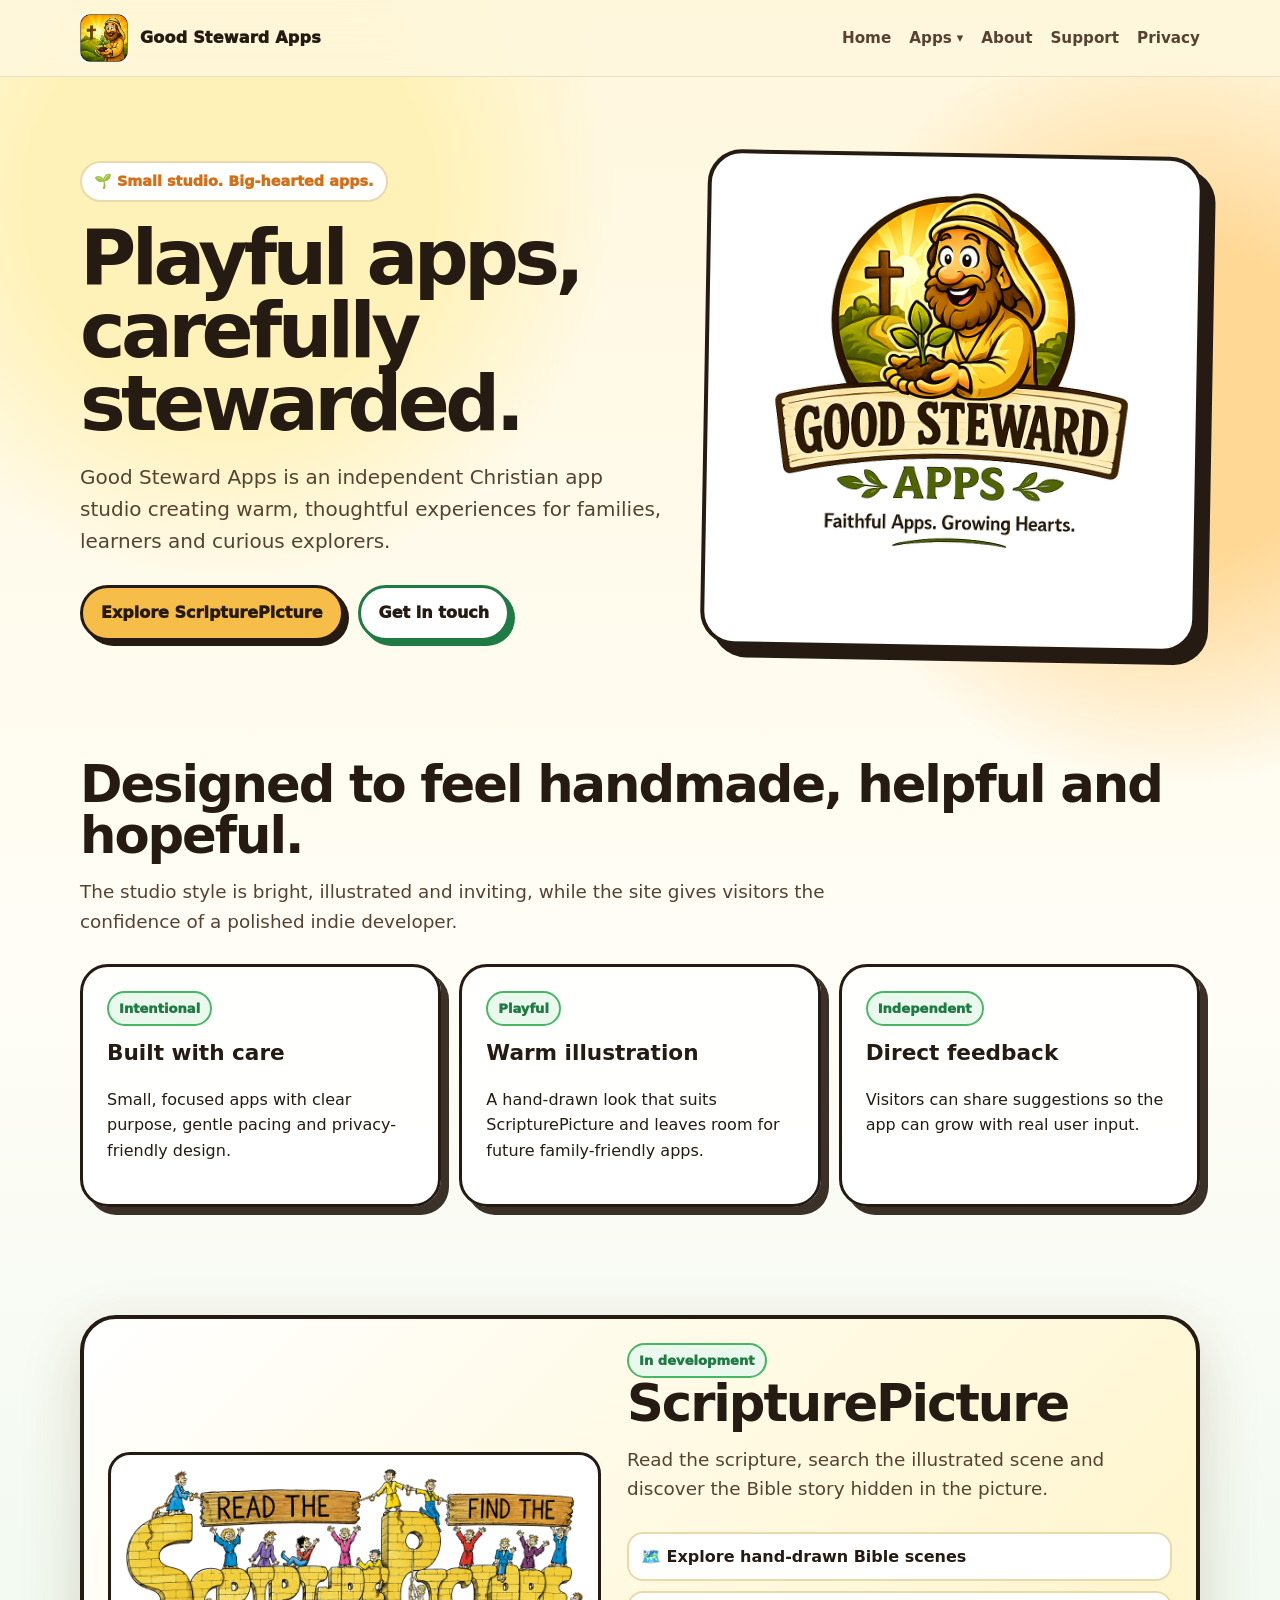
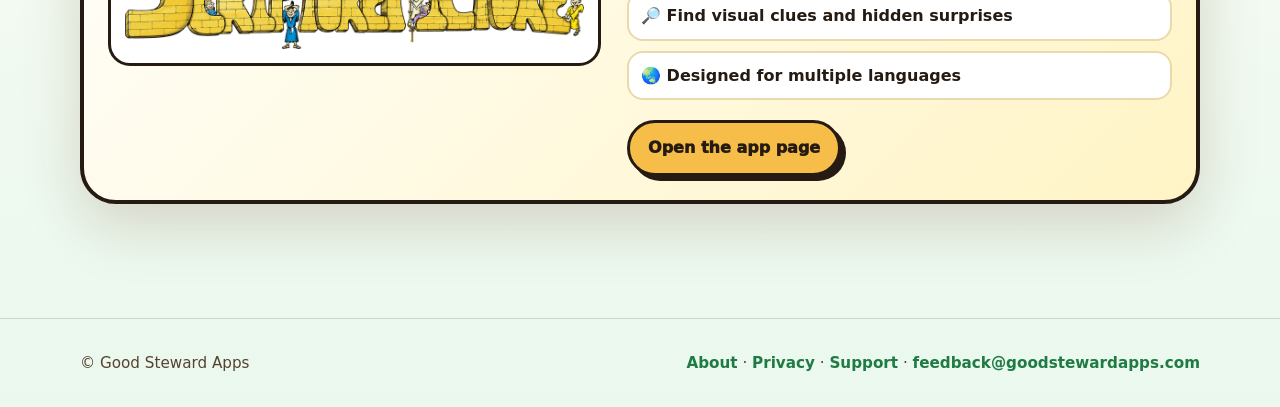
==== commit d3a9e1ab: "feat(site): add About Us page New /about.html: studio story, mission statement, founder portrait, 2 " ====
--- a/public/index.html
+++ b/public/index.html
@@ -13,7 +13,7 @@
   <div class="wrap nav">
     <a class="brand" href="/" aria-label="Good Steward Apps home"><img src="assets/GoodStewardAppsIcon.png" alt=""><span>Good Steward Apps</span></a>
     <nav class="links" aria-label="Main navigation">
-      <a href="/">Home</a><details class="dropdown"><summary>Apps</summary><div class="menu"><a href="/scripturepicture/">ScripturePicture</a></div></details><a href="/scripturepicture/support.html">Support</a><a href="/scripturepicture/privacy.html">Privacy</a>
+      <a href="/">Home</a><details class="dropdown"><summary>Apps</summary><div class="menu"><a href="/scripturepicture/">ScripturePicture</a></div></details><a href="/about.html">About</a><a href="/scripturepicture/support.html">Support</a><a href="/scripturepicture/privacy.html">Privacy</a>
     </nav>
   </div>
 </header>
@@ -57,7 +57,7 @@
     </div>
   </section>
 </main>
-<footer class="footer"><div class="wrap footer-inner"><span>© Good Steward Apps</span><span><a href="/scripturepicture/privacy.html">Privacy</a> · <a href="/scripturepicture/support.html">Support</a> · <a href="mailto:feedback@goodstewardapps.com">feedback@goodstewardapps.com</a></span></div></footer>
+<footer class="footer"><div class="wrap footer-inner"><span>© Good Steward Apps</span><span><a href="/about.html">About</a> · <a href="/scripturepicture/privacy.html">Privacy</a> · <a href="/scripturepicture/support.html">Support</a> · <a href="mailto:feedback@goodstewardapps.com">feedback@goodstewardapps.com</a></span></div></footer>
 <script src="/assets/nav.js"></script>
 </body>
 </html>
--- a/public/assets/site.css
+++ b/public/assets/site.css
@@ -3,6 +3,7 @@
 }
 *{box-sizing:border-box}html{scroll-behavior:smooth}body{margin:0;color:var(--ink);font-family:Inter,ui-sans-serif,system-ui,-apple-system,"Segoe UI",Roboto,Helvetica,Arial,sans-serif;line-height:1.6;background:radial-gradient(circle at 18% 10%,#fff2b9 0 13rem,transparent 24rem),radial-gradient(circle at 92% 20%,#ffd896 0 10rem,transparent 24rem),linear-gradient(180deg,#fff7dd 0%,#fffdf6 48%,#eaf8ee 100%)}
 a{color:var(--green-deep);font-weight:750;text-decoration:none}a:hover{text-decoration:underline}img{max-width:100%;height:auto}.wrap{width:min(1120px,calc(100% - 40px));margin-inline:auto}.site-header{position:sticky;top:0;z-index:5;backdrop-filter:blur(18px);background:rgba(255,247,221,.86);border-bottom:1px solid rgba(38,27,18,.1)}.nav{display:flex;align-items:center;justify-content:space-between;gap:22px;padding:14px 0}.brand{display:flex;align-items:center;gap:12px;color:var(--ink);font-weight:950;letter-spacing:.2px}.brand img{width:48px;height:48px}.links{display:flex;align-items:center;gap:18px;flex-wrap:wrap}.links a{color:var(--ink-soft);font-weight:800;font-size:.95rem}.button,.btn{display:inline-flex;align-items:center;justify-content:center;gap:8px;padding:12px 18px;border-radius:999px;border:3px solid var(--ink);background:var(--gold);color:var(--ink);font-weight:950;box-shadow:5px 5px 0 var(--ink);transition:.15s transform,.15s box-shadow;text-decoration:none}.button:hover,.btn:hover{transform:translate(2px,2px);box-shadow:3px 3px 0 var(--ink);text-decoration:none}.btn.secondary{background:#fff;border-color:var(--green-deep);box-shadow:5px 5px 0 var(--green-deep)}.hero{padding:76px 0 56px}.hero-grid{display:grid;grid-template-columns:1.08fr .92fr;gap:42px;align-items:center}.eyebrow{display:inline-flex;align-items:center;gap:8px;padding:7px 12px;border-radius:999px;background:#fff;border:2px solid var(--line);color:var(--orange);font-weight:950;font-size:.9rem}.hero h1{font-size:clamp(2.75rem,6vw,5.9rem);line-height:.95;margin:20px 0 18px;letter-spacing:-.06em}.hero p{font-size:1.25rem;color:var(--ink-soft);max-width:58ch}.hero-card{background:#fff;border:4px solid var(--ink);border-radius:34px;box-shadow:12px 12px 0 var(--ink);padding:18px;transform:rotate(1deg)}.hero-card img{border-radius:22px;display:block}.cta-row{display:flex;gap:14px;flex-wrap:wrap;margin-top:28px}.section{padding:54px 0}.section h2{font-size:clamp(2rem,4vw,3.3rem);line-height:1;margin:0 0 16px;letter-spacing:-.04em}.section-lede{font-size:1.15rem;color:var(--ink-soft);max-width:70ch;margin:0 0 28px}.cards{display:grid;grid-template-columns:repeat(3,1fr);gap:18px}.card{background:rgba(255,255,255,.88);border:3px solid var(--ink);border-radius:var(--radius);padding:24px;box-shadow:8px 8px 0 rgba(38,27,18,.9)}.card h3{font-size:1.35rem;margin:10px 0 6px}.pill{display:inline-flex;padding:5px 10px;border-radius:999px;background:#eaf8ee;color:var(--green-deep);border:2px solid var(--green);font-weight:950;font-size:.82rem}.app-feature{display:grid;grid-template-columns:.95fr 1.05fr;gap:26px;align-items:center;background:linear-gradient(135deg,#fff,#fff4c5);border:4px solid var(--ink);border-radius:36px;padding:24px;box-shadow:var(--shadow)}.app-feature .app-logo{background:#fff;border:3px solid var(--ink);border-radius:22px;padding:14px}.app-logo img{display:block}.feature-list{display:grid;gap:10px;margin:20px 0;padding:0;list-style:none}.feature-list li{background:#fff;border:2px solid var(--line);border-radius:16px;padding:10px 12px;font-weight:750}.split{display:grid;grid-template-columns:1fr 1fr;gap:22px}.form-card{background:#fff;border:4px solid var(--ink);border-radius:34px;padding:26px;box-shadow:10px 10px 0 var(--ink)}label{display:block;font-weight:900;margin:14px 0 6px}input,textarea,select{width:100%;font:inherit;border:2px solid #d7c28d;border-radius:14px;padding:12px 14px;background:#fffdf6;color:var(--ink)}textarea{min-height:150px;resize:vertical}.stars{display:inline-flex;flex-direction:row-reverse;justify-content:flex-end;gap:4px}.stars input{position:absolute;width:1px;height:1px;opacity:0;pointer-events:none}.stars label{margin:0;font-size:2.4rem;line-height:1;color:#e3d3a6;cursor:pointer;transition:color .12s,transform .12s}.stars label:hover,.stars label:hover ~ label,.stars input:checked ~ label{color:var(--gold)}.stars label:hover{transform:scale(1.15)}.stars input:focus-visible + label{outline:3px solid rgba(45,140,207,.55);outline-offset:3px;border-radius:8px}.status{margin-top:12px;font-weight:850}.footer{margin-top:60px;padding:32px 0;border-top:1px solid rgba(38,27,18,.16);color:var(--ink-soft);font-size:.95rem}.footer-inner{display:flex;justify-content:space-between;gap:18px;flex-wrap:wrap}.tiny-logo{height:44px;width:auto}.page-hero{padding:48px 0 22px}.page-hero h1{font-size:clamp(2.5rem,5vw,4.6rem);line-height:1;margin:18px 0}.prose{background:rgba(255,255,255,.82);border:2px solid var(--line);border-radius:28px;padding:24px}.prose h2{font-size:1.55rem;margin-top:1.6em}.prose p,.prose li{color:var(--ink-soft)}@media(max-width:820px){.hero-grid,.app-feature,.split{grid-template-columns:1fr}.cards{grid-template-columns:1fr}.links{gap:10px}.links a{font-size:.86rem}.hero{padding-top:44px}.hero-card{transform:none}.brand span{display:none}}
+.about-intro{display:grid;grid-template-columns:.82fr 1.18fr;gap:38px;align-items:center}.about-intro .hero-card{transform:rotate(-1.5deg);margin:0 auto;max-width:340px}.about-intro p{font-size:1.12rem;color:var(--ink-soft)}.about-intro p:first-child{margin-top:0}.verse{margin:24px 0;padding:22px 26px;background:#fff;border:3px solid var(--ink);border-left-width:10px;border-radius:18px;box-shadow:6px 6px 0 var(--ink);font-size:1.22rem;line-height:1.5;color:var(--ink)}.verse cite{display:block;margin-top:12px;font-style:normal;font-weight:950;color:var(--green-deep);font-size:.95rem}.note-card{display:grid;grid-template-columns:auto 1fr;gap:24px;align-items:center;background:linear-gradient(135deg,#fff,#fff4c5);border:4px solid var(--ink);border-radius:34px;padding:28px;box-shadow:var(--shadow)}.note-card img{width:128px;height:128px;border-radius:50%;border:3px solid var(--ink);object-fit:cover;object-position:50% 16%;display:block;background:#fff}.note-card p{font-size:1.18rem;color:var(--ink-soft);margin:0;font-style:italic}.note-card cite{display:block;margin-top:14px;font-style:normal;font-weight:950;color:var(--ink)}@media(max-width:820px){.about-intro{grid-template-columns:1fr}.about-intro .hero-card{transform:none}.note-card{grid-template-columns:1fr;text-align:center}.note-card img{margin:0 auto}}
 .lang-list{display:grid;grid-template-columns:1fr 1fr;gap:10px;margin:0;padding:0;list-style:none}
 .lang-list li{display:flex;justify-content:space-between;align-items:baseline;gap:14px;background:#fff;border:2px solid var(--line);border-radius:16px;padding:12px 14px}
 .lang-list .lang-name{font-weight:850;color:var(--ink)}
@@ -17,3 +18,12 @@
 .dropdown .menu{position:absolute;top:calc(100% + 12px);left:0;min-width:210px;background:#fff;border:3px solid var(--ink);border-radius:18px;box-shadow:6px 6px 0 var(--ink);padding:8px;display:flex;flex-direction:column;gap:2px;z-index:20}
 .dropdown .menu a{padding:10px 12px;border-radius:12px;color:var(--ink-soft);font-weight:800;font-size:.95rem}
 .dropdown .menu a:hover{background:#eaf8ee;color:var(--green-deep);text-decoration:none}
+.hp{position:absolute;left:-9999px;width:1px;height:1px;opacity:0;overflow:hidden}
+.board-wrap{overflow-x:auto;background:rgba(255,255,255,.88);border:3px solid var(--ink);border-radius:var(--radius);box-shadow:8px 8px 0 rgba(38,27,18,.9);padding:10px}
+.board{width:100%;border-collapse:collapse;font-size:.95rem}
+.board th{text-align:left;padding:10px 12px;border-bottom:3px solid var(--ink);font-weight:950;white-space:nowrap}
+.board td{padding:9px 12px;border-bottom:1px solid var(--line);color:var(--ink-soft);font-weight:700}
+.board tr:nth-child(even) td{background:#fffdf6}
+.board .board-name{color:var(--ink);font-weight:850}
+.board .board-status{text-align:center;color:var(--ink-soft);padding:18px}
+@media(max-width:820px){.board{font-size:.85rem}.board th,.board td{padding:7px 8px}}
